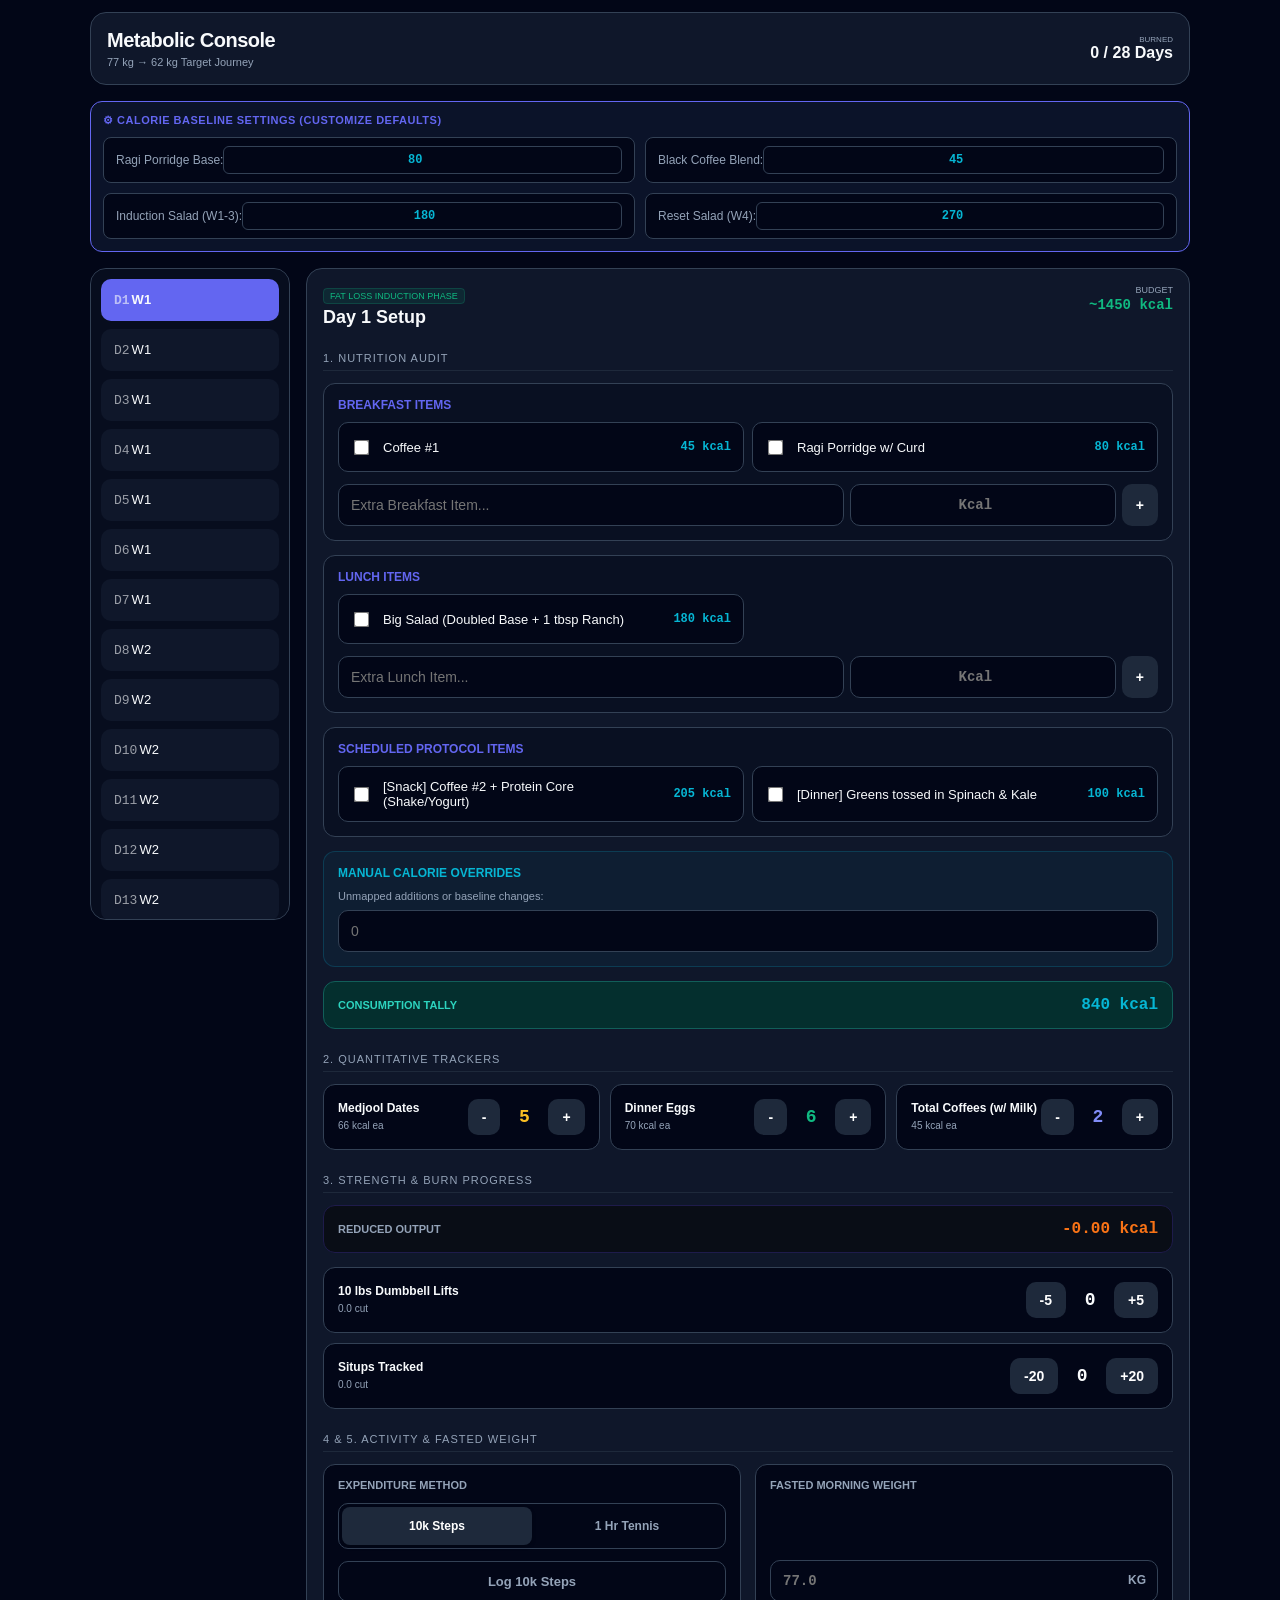
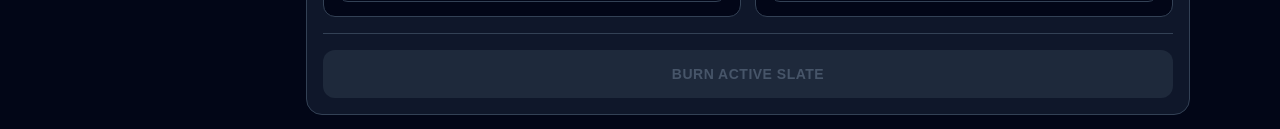
==== eat.html @ a6970b0e "Create eat.html" ====
<!DOCTYPE html>
<html lang="en">
<head>
    <meta charset="UTF-8">
    <meta name="viewport" content="width=device-width, initial-scale=1.0">
    <title>Metabolic Calibration Console</title>
    <style>
        :root {
            --bg-main: #020617;
            --bg-card: #0f172a;
            --bg-input: #020617;
            --text-main: #f8fafc;
            --text-muted: #94a3b8;
            --border-color: #334155;
            --accent: #6366f1;
            --emerald: #10b981;
            --orange: #f97316;
            --cyan: #06b6d4;
        }
        body {
            background-color: var(--bg-main);
            color: var(--text-main);
            font-family: -apple-system, BlinkMacSystemFont, "Segoe UI", Roboto, sans-serif;
            margin: 0;
            padding: 12px;
        }
        .container {
            max-width: 1100px;
            margin: 0 auto;
        }
        .header {
            background: var(--bg-card);
            border: 1px solid var(--border-color);
            padding: 16px;
            border-radius: 16px;
            display: flex;
            justify-content: space-between;
            align-items: center;
            margin-bottom: 16px;
        }
        h1, h2, h3, h4 { margin: 0; font-weight: 800; }
        h1 { font-size: 20px; letter-spacing: -0.5px; }
        .subtitle { color: var(--text-muted); font-size: 11px; margin-top: 4px; }
        
        .grid {
            display: grid;
            grid-template-columns: 1fr;
            gap: 16px;
        }
        @media(min-width: 768px) {
            .grid { grid-template-columns: 200px 1fr; }
        }

        .sidebar {
            background: rgba(15, 23, 42, 0.4);
            border: 1px solid var(--border-color);
            border-radius: 16px;
            padding: 10px;
            display: flex;
            flex-direction: row;
            gap: 8px;
            overflow-x: auto;
            -webkit-overflow-scrolling: touch;
        }
        @media(min-width: 768px) {
            .sidebar { flex-direction: column; overflow-x: visible; max-height: 70vh; overflow-y: auto; }
        }

        .day-btn {
            background: #0f172a;
            border: 1px solid transparent;
            color: var(--text-main);
            padding: 12px;
            border-radius: 10px;
            cursor: pointer;
            font-size: 13px;
            text-align: center;
            min-width: 75px;
            flex-shrink: 0;
        }
        @media(min-width: 768px) {
            .day-btn { text-align: left; }
        }
        .day-btn.active {
            background: var(--accent);
            font-weight: bold;
        }
        .day-btn.burned {
            border-left: 3px solid var(--orange);
            opacity: 0.7;
        }

        .main-pane {
            background: var(--bg-card);
            border: 1px solid var(--border-color);
            border-radius: 16px;
            padding: 16px;
        }
        .section-title {
            font-size: 11px;
            text-transform: uppercase;
            letter-spacing: 1px;
            color: var(--text-muted);
            margin-bottom: 12px;
            border-bottom: 1px solid #1e293b;
            padding-bottom: 6px;
            margin-top: 24px;
        }

        .cluster {
            background: rgba(2, 6, 23, 0.4);
            border: 1px solid var(--border-color);
            border-radius: 12px;
            padding: 14px;
            margin-bottom: 14px;
        }
        .cluster-title {
            font-size: 12px;
            color: var(--accent);
            text-transform: uppercase;
            font-weight: 700;
            margin-bottom: 10px;
            display: block;
        }

        .item-list {
            display: grid;
            grid-template-columns: 1fr;
            gap: 8px;
            margin-bottom: 12px;
        }
        @media(min-width: 480px) {
            .item-list { grid-template-columns: 1fr 1fr; }
        }

        .check-item {
            background: var(--bg-input);
            border: 1px solid var(--border-color);
            padding: 12px;
            border-radius: 10px;
            display: flex;
            align-items: center;
            justify-content: space-between;
            gap: 12px;
            font-size: 13px;
            cursor: pointer;
            min-height: 24px;
        }
        .check-item-left {
            display: flex;
            align-items: center;
            gap: 12px;
        }
        .check-item input {
            accent-color: var(--emerald);
            cursor: pointer;
            transform: scale(1.2);
        }
        .cal-badge {
            font-family: monospace;
            font-weight: bold;
            color: var(--cyan);
            font-size: 12px;
            white-space: nowrap;
        }

        .input-split-group {
            display: flex;
            gap: 6px;
        }
        .input-split-group input[type="text"] {
            flex: 2;
            background: var(--bg-input);
            border: 1px solid var(--border-color);
            padding: 12px;
            border-radius: 10px;
            color: white;
            font-size: 14px;
            -webkit-appearance: none;
        }
        .input-split-group input[type="number"], .setting-input {
            flex: 1;
            background: var(--bg-input);
            border: 1px solid var(--border-color);
            padding: 12px;
            border-radius: 10px;
            color: var(--cyan);
            font-family: monospace;
            font-weight: bold;
            font-size: 14px;
            -webkit-appearance: none;
            text-align: center;
        }
        .input-split-group button, .counter-btn {
            background: #1e293b;
            border: none;
            color: white;
            padding: 10px 14px;
            border-radius: 10px;
            cursor: pointer;
            font-weight: bold;
            font-size: 14px;
        }

        .tracker-row {
            display: grid;
            grid-template-columns: 1fr;
            gap: 10px;
            margin-bottom: 14px;
        }
        @media(min-width: 600px) {
            .tracker-row { grid-template-columns: 1fr 1fr 1fr; }
        }
        .tracker-card {
            background: var(--bg-input);
            border: 1px solid var(--border-color);
            padding: 14px;
            border-radius: 12px;
            display: flex;
            justify-content: space-between;
            align-items: center;
        }
        .counter-controls {
            display: flex;
            align-items: center;
            gap: 12px;
        }
        .counter-val { font-family: monospace; font-weight: 900; font-size: 18px; min-width: 24px; text-align: center; }

        .burn-banner {
            display: flex;
            justify-content: space-between;
            align-items: center;
            background: #090d16;
            border: 1px solid #1e1b4b;
            padding: 14px;
            border-radius: 12px;
            margin-bottom: 14px;
        }
        .live-burn-val {
            color: var(--orange);
            font-family: monospace;
            font-weight: 900;
            font-size: 16px;
        }
        .live-intake-val {
            color: var(--cyan);
            font-family: monospace;
            font-weight: 900;
            font-size: 16px;
        }

        .biometrics {
            display: grid;
            grid-template-columns: 1fr;
            gap: 14px;
            margin-bottom: 16px;
        }
        @media(min-width: 480px) {
            .biometrics { grid-template-columns: 1fr 1fr; }
        }

        .btn-burn {
            width: 100%;
            background: linear-gradient(90deg, var(--orange), #f59e0b);
            border: none;
            color: #020617;
            font-weight: 900;
            text-transform: uppercase;
            padding: 16px;
            border-radius: 12px;
            cursor: pointer;
            font-size: 14px;
            letter-spacing: 0.5px;
        }
        .btn-burn:disabled {
            background: #1e293b;
            color: #475569;
            cursor: not-allowed;
            background-image: none;
        }

        .toggle-tab-group {
            display: flex;
            width: 100%;
            background: #020617;
            padding: 3px;
            border-radius: 10px;
            border: 1px solid var(--border-color);
            box-sizing: border-box;
        }
        .toggle-tab {
            flex: 1;
            border: none;
            background: transparent;
            color: var(--text-muted);
            font-size: 12px;
            font-weight: bold;
            padding: 12px 6px;
            border-radius: 8px;
            cursor: pointer;
            text-align: center;
            transition: all 0.15s ease;
        }
        .toggle-tab.active {
            background: #1e293b;
            color: white;
            box-shadow: 0 2px 4px rgba(0,0,0,0.2);
        }

        .report-box {
            background: rgba(2, 6, 23, 0.6);
            border: 1px solid var(--orange);
            border-radius: 12px;
            padding: 16px;
            margin-top: 12px;
        }
        .report-metric {
            display: flex;
            justify-content: space-between;
            padding: 10px 0;
            border-bottom: 1px dashed #1e293b;
            font-size: 13px;
        }
        .unburn-btn {
            background: transparent;
            border: 1px solid var(--text-muted);
            color: var(--text-muted);
            padding: 12px;
            width: 100%;
            border-radius: 10px;
            cursor: pointer;
            font-size: 13px;
            font-weight: bold;
            margin-top: 16px;
        }

        /* Settings CSS */
        .settings-panel {
            background: #0b1329;
            border: 1px solid var(--accent);
            border-radius: 12px;
            padding: 12px;
            margin-bottom: 16px;
        }
        .settings-grid {
            display: grid;
            grid-template-columns: 1fr;
            gap: 10px;
            margin-top: 10px;
        }
        @media(min-width: 480px) {
            .settings-grid { grid-template-columns: 1fr 1fr; }
        }
        .setting-field {
            display: flex;
            align-items: center;
            justify-content: space-between;
            background: var(--bg-main);
            padding: 8px 12px;
            border-radius: 8px;
            border: 1px solid var(--border-color);
        }
        .setting-field label { font-size: 12px; color: var(--text-muted); }
        .setting-field input { width: 65px; padding: 6px; font-size: 12px; border-radius: 6px; }
    </style>
</head>
<body>

    <div class="container">
        <!-- Header -->
        <div class="header">
            <div>
                <h1>Metabolic Console</h1>
                <div class="subtitle">77 kg &rarr; 62 kg Target Journey</div>
            </div>
            <div style="text-align: right;">
                <div style="font-size: 8px; text-transform: uppercase; color: var(--text-muted)">Burned</div>
                <div id="global-score" style="font-size: 16px; font-weight: 900;">0 / 28 Days</div>
            </div>
        </div>

        <!-- Dynamic Calibration Customization Box -->
        <div class="settings-panel">
            <h4 style="font-size: 11px; color: var(--accent); text-transform: uppercase; letter-spacing: 0.5px;">⚙ Calorie Baseline Settings (Customize Defaults)</h4>
            <div class="settings-grid">
                <div class="setting-field">
                    <label>Ragi Porridge Base:</label>
                    <input type="number" id="cfg-ragi" class="setting-input" value="80" oninput="updateMasterConfig()">
                </div>
                <div class="setting-field">
                    <label>Black Coffee Blend:</label>
                    <input type="number" id="cfg-coffee" class="setting-input" value="45" oninput="updateMasterConfig()">
                </div>
                <div class="setting-field">
                    <label>Induction Salad (W1-3):</label>
                    <input type="number" id="cfg-salad-ind" class="setting-input" value="180" oninput="updateMasterConfig()">
                </div>
                <div class="setting-field">
                    <label>Reset Salad (W4):</label>
                    <input type="number" id="cfg-salad-res" class="setting-input" value="270" oninput="updateMasterConfig()">
                </div>
            </div>
        </div>

        <div class="grid">
            <!-- Sidebar -->
            <div class="sidebar" id="sidebar-target"></div>

            <!-- Workspace Pane -->
            <div class="main-pane">
                <div style="display: flex; justify-content: space-between; align-items: flex-start; margin-bottom: 16px;" id="meta-header">
                    <div>
                        <span id="phase-badge" style="font-size: 9px; padding: 2px 6px; border-radius: 4px; background: rgba(16,185,129,0.1); color: var(--emerald); border: 1px solid rgba(16,185,129,0.2);">INDUCTION PHASE</span>
                        <h2 id="day-title" style="margin-top: 4px; font-size: 18px;">Day 1 Diagnostics</h2>
                    </div>
                    <div style="text-align: right;">
                        <span style="font-size: 9px; color: var(--text-muted); display: block;">BUDGET</span>
                        <span id="calorie-budget" style="font-family: monospace; color: var(--emerald); font-weight: bold; font-size: 14px;">~1450 kcal</span>
                    </div>
                </div>

                <!-- Input Tracker Layout -->
                <div id="active-day-content">
                    <!-- 1. Nutrition Audit Section -->
                    <div class="section-title">1. Nutrition Audit</div>
                    
                    <!-- Breakfast Cluster -->
                    <div class="cluster">
                        <span class="cluster-title">Breakfast Items</span>
                        <div class="item-list" id="breakfast-list"></div>
                        <div class="input-split-group">
                            <input type="text" id="breakfast-input" placeholder="Extra Breakfast Item...">
                            <input type="number" id="breakfast-input-cal" placeholder="Kcal">
                            <button onclick="addCustomMealItem('breakfastItems', 'breakfast-input', 'breakfast-input-cal')">+</button>
                        </div>
                    </div>

                    <!-- Lunch Cluster -->
                    <div class="cluster">
                        <span class="cluster-title">Lunch Items</span>
                        <div class="item-list" id="lunch-list"></div>
                        <div class="input-split-group">
                            <input type="text" id="lunch-input" placeholder="Extra Lunch Item...">
                            <input type="number" id="lunch-input-cal" placeholder="Kcal">
                            <button onclick="addCustomMealItem('lunchItems', 'lunch-input', 'lunch-input-cal')">+</button>
                        </div>
                    </div>

                    <!-- Rest of meals -->
                    <div class="cluster">
                        <span class="cluster-title">Scheduled Protocol Items</span>
                        <div class="item-list" id="standard-meals-list" style="margin-bottom: 0;"></div>
                    </div>

                    <!-- Custom Add-On Override Input -->
                    <div class="cluster" style="background: rgba(6, 182, 212, 0.05); border-color: rgba(6, 182, 212, 0.2);">
                        <span class="cluster-title" style="color: var(--cyan)">Manual Calorie Overrides</span>
                        <div style="display: flex; flex-direction: column; gap: 8px;">
                            <label style="font-size: 11px; color: var(--text-muted);">Unmapped additions or baseline changes:</label>
                            <input type="number" id="manual-calories" style="background:var(--bg-input); border:1px solid var(--border-color); padding:12px; border-radius:10px; color:white; font-size:14px; -webkit-appearance:none;" placeholder="0" oninput="handleManualCalorieInput(this.value)">
                        </div>
                    </div>

                    <!-- Live Food Intake Box -->
                    <div class="burn-banner" style="background: #042f2e; border-color: #115e59; margin-bottom: 20px;">
                        <span style="font-size: 11px; font-weight: bold; text-transform: uppercase; color: #2dd4bf">Consumption Tally</span>
                        <span class="live-intake-val" id="live-intake-calories">0 kcal</span>
                    </div>

                    <!-- 2. Quantitative Section -->
                    <div class="section-title">2. Quantitative Trackers</div>
                    <div class="tracker-row">
                        <div class="tracker-card">
                            <div><span style="font-size:12px; font-weight:bold; display:block;">Medjool Dates</span><span style="font-size:10px; color:var(--text-muted)">66 kcal ea</span></div>
                            <div class="counter-controls">
                                <button class="counter-btn" onclick="adjustCounter('datesCount', -1)">-</button>
                                <span class="counter-val" id="val-dates" style="color: #fbbf24">5</span>
                                <button class="counter-btn" onclick="adjustCounter('datesCount', 1)">+</button>
                            </div>
                        </div>
                        <div class="tracker-card">
                            <div><span style="font-size:12px; font-weight:bold; display:block;">Dinner Eggs</span><span style="font-size:10px; color:var(--text-muted)">70 kcal ea</span></div>
                            <div class="counter-controls">
                                <button class="counter-btn" onclick="adjustCounter('eggCount', -1)">-</button>
                                <span class="counter-val" id="val-eggs" style="color: var(--emerald)">6</span>
                                <button class="counter-btn" onclick="adjustCounter('eggCount', 1)">+</button>
                            </div>
                        </div>
                        <div class="tracker-card">
                            <div><span style="font-size:12px; font-weight:bold; display:block;">Total Coffees (w/ Milk)</span><span style="font-size:10px; color:var(--text-muted)" id="lbl-coffee-unit-cals">45 kcal ea</span></div>
                            <div class="counter-controls">
                                <button class="counter-btn" onclick="adjustCounter('coffeeCount', -1)">-</button>
                                <span class="counter-val" id="val-coffee" style="color: #818cf8">2</span>
                                <button class="counter-btn" onclick="adjustCounter('coffeeCount', 1)">+</button>
                            </div>
                        </div>
                    </div>

                    <!-- 3. Strength and Burn Diagnostics -->
                    <div class="section-title">3. Strength & Burn Progress</div>
                    <div class="burn-banner">
                        <span style="font-size: 11px; font-weight: bold; text-transform: uppercase; color: var(--text-muted)">Reduced Output</span>
                        <span class="live-burn-val" id="live-reduced-calories">-0.00 kcal</span>
                    </div>
                    <div class="tracker-row" style="grid-template-columns: 1fr; gap: 10px; margin-bottom: 20px;">
                        <div class="tracker-card">
                            <div><span style="font-size:12px; font-weight:bold; display:block;">10 lbs Dumbbell Lifts</span><span style="font-size:10px; color:var(--text-muted)" id="label-db-cals">0.00 cut</span></div>
                            <div class="counter-controls">
                                <button class="counter-btn" onclick="adjustCounter('dumbbellLifts', -5)">-5</button>
                                <span class="counter-val" id="val-lifts">0</span>
                                <button class="counter-btn" onclick="adjustCounter('dumbbellLifts', 5)">+5</button>
                            </div>
                        </div>
                        <div class="tracker-card">
                            <div><span style="font-size:12px; font-weight:bold; display:block;">Situps Tracked</span><span style="font-size:10px; color:var(--text-muted)" id="label-situp-cals">0.00 cut</span></div>
                            <div class="counter-controls">
                                <button class="counter-btn" onclick="adjustCounter('situps', -20)">-20</button>
                                <span class="counter-val" id="val-situps">0</span>
                                <button class="counter-btn" onclick="adjustCounter('situps', 20)">+20</button>
                            </div>
                        </div>
                    </div>

                    <!-- 4 & 5. Activity & Fasted Weight -->
                    <div class="section-title">4 & 5. Activity & Fasted Weight</div>
                    <div class="biometrics">
                        <div class="tracker-card" style="flex-direction: column; align-items: flex-start; gap: 12px;">
                            <span style="font-size: 11px; font-weight: bold; color: var(--text-muted);">EXPENDITURE METHOD</span>
                            <div class="toggle-tab-group">
                                <button id="tab-step" class="toggle-tab" onclick="setActivityType('10k Steps')">10k Steps</button>
                                <button id="tab-tennis" class="toggle-tab" onclick="setActivityType('1 Hr Tennis')">1 Hr Tennis</button>
                            </div>
                            <button id="activity-completion-btn" onclick="toggleActivityDone()" style="width:100%; padding:12px; border-radius:10px; border:1px solid var(--border-color); background:transparent; color: var(--text-muted); font-size:13px; font-weight:bold; cursor:pointer; -webkit-appearance:none;">Log Activity Output</button>
                        </div>

                        <div class="tracker-card" style="flex-direction: column; align-items: flex-start; gap: 10px;">
                            <span style="font-size: 11px; font-weight: bold; color: var(--text-muted);">FASTED MORNING WEIGHT</span>
                            <div style="position: relative; width: 100%;">
                                <input type="number" id="weight-input" step="0.1" placeholder="77.0" oninput="handleWeightInput(this.value)" style="width:100%; box-sizing:border-box; background:var(--bg-input); border:1px solid var(--border-color); padding:12px; border-radius:10px; color:white; font-family:monospace; font-weight:bold; font-size:14px;">
                                <span style="position:absolute; right:12px; top:13px; font-size:12px; font-weight:bold; color:var(--text-muted); pointer-events:none;">KG</span>
                            </div>
                        </div>
                    </div>

                    <!-- Burn Button -->
                    <div style="border-top: 1px solid var(--border-color); padding-top: 16px;">
                        <button class="btn-burn" id="burn-slate-btn" onclick="burnActiveSlate()" disabled>Burn Active Slate</button>
                    </div>
                </div>
                
                <!-- Reporting Output Layout -->
                <div id="burned-day-message" style="display:none;">
                    <div style="display: flex; align-items: center; gap: 8px; margin-bottom: 10px;">
                        <span style="font-size: 20px;">🔥</span>
                        <h3 style="color: var(--orange); font-size: 18px;">Daily Metabolic Report</h3>
                    </div>
                    <p style="color: var(--text-muted); font-size: 12px; margin: 0 0 12px 0;">This slate has been finalized and committed to your history storage.</p>
                    
                    <div class="report-box" id="report-content-target"></div>

                    <button class="unburn-btn" onclick="unburnActiveSlate()">↩ Reopen & Edit Slate</button>
                </div>
            </div>
        </div>
    </div>

    <script>
        let days = [];
        let activeDayId = 1;
        
        // Master calibration settings object
        let configValues = {
            ragi: 80,
            coffee: 45,
            saladInduction: 180,
            saladReset: 270
        };

        function initApp() {
            // Load custom configurations if they exist
            const savedConfig = localStorage.getItem('metabolic_tracker_config_v1');
            if (savedConfig) {
                configValues = JSON.parse(savedConfig);
                document.getElementById('cfg-ragi').value = configValues.ragi;
                document.getElementById('cfg-coffee').value = configValues.coffee;
                document.getElementById('cfg-salad-ind').value = configValues.saladInduction;
                document.getElementById('cfg-salad-res').value = configValues.saladReset;
            }

            // Version v7 tracks structures cleanly with active calibration logic
            const savedDays = localStorage.getItem('metabolic_tracker_days_native_v7');
            if (savedDays) {
                days = JSON.parse(savedDays);
            } else {
                buildFreshDataset();
            }
            renderSidebar();
            loadActiveDay();
        }

        function buildFreshDataset() {
            days = [];
            for (let i = 1; i <= 28; i++) {
                const isWeek4 = i > 21;
                days.push({
                    id: i,
                    week: Math.ceil(i / 7),
                    phase: isWeek4 ? 'Metabolic Reset Break' : 'Fat Loss Induction Phase',
                    targetCalories: isWeek4 ? 1900 : 1450,
                    weight: '',
                    manualCalories: 0,
                    activityDone: false,
                    activityType: '10k Steps', 
                    datesCount: 5,
                    eggCount: 6,
                    coffeeCount: 2,
                    dumbbellLifts: 0,
                    situps: 0,
                    breakfastItems: [
                        { id: 'b1', type: 'coffee1', label: 'Coffee #1', checked: false },
                        { id: 'b2', type: 'ragi', label: 'Ragi Porridge w/ Curd', checked: false }
                    ],
                    lunchItems: [
                        { id: 'l1', type: 'salad', label: isWeek4 ? 'Big Salad (Doubled Base + 2 tbsp Ranch)' : 'Big Salad (Doubled Base + 1 tbsp Ranch)', checked: false }
                    ],
                    meals: [
                        { key: 'snack', section: 'Snack', label: isWeek4 ? 'Coffee #2 + Protein Core + Handful Nuts' : 'Coffee #2 + Protein Core (Shake/Yogurt)', type: isWeek4 ? 'resetSnack' : 'inductionSnack', checked: false },
                        { key: 'dinner', section: 'Dinner', label: isWeek4 ? 'Greens + 1 Cup Brown Rice / 2 Rotis' : 'Greens tossed in Spinach & Kale', type: isWeek4 ? 'resetDinner' : 'inductionDinner', checked: false }
                    ],
                    customItems: [], // Stores user added custom rows dynamically per day
                    burned: false,
                    finalCalculatedCalories: 0
                });
            }
        }

        function updateMasterConfig() {
            configValues.ragi = parseInt(document.getElementById('cfg-ragi').value, 10) || 0;
            configValues.coffee = parseInt(document.getElementById('cfg-coffee').value, 10) || 0;
            configValues.saladInduction = parseInt(document.getElementById('cfg-salad-ind').value, 10) || 0;
            configValues.saladReset = parseInt(document.getElementById('cfg-salad-res').value, 10) || 0;
            
            localStorage.setItem('metabolic_tracker_config_v1', JSON.stringify(configValues));
            
            // Re-render UI components to show clean cal shifts instantly
            document.getElementById('lbl-coffee-unit-cals').innerText = `${configValues.coffee} kcal ea`;
            const day = days.find(d => d.id === activeDayId);
            if (day) {
                loadActiveDay();
            }
        }

        function saveState() {
            localStorage.setItem('metabolic_tracker_days_native_v7', JSON.stringify(days));
        }

        function renderSidebar() {
            const container = document.getElementById('sidebar-target');
            container.innerHTML = '';
            let totalBurned = 0;

            days.forEach(d => {
                if (d.burned) totalBurned++;
                const btn = document.createElement('button');
                btn.className = `day-btn ${d.id === activeDayId ? 'active' : ''} ${d.burned ? 'burned' : ''}`;
                btn.innerHTML = `<span style="opacity:0.6; font-family:monospace; margin-right:2px;">D${d.id}</span>W${d.week}`;
                btn.onclick = () => { activeDayId = d.id; renderSidebar(); loadActiveDay(); };
                container.appendChild(btn);
            });

            document.getElementById('global-score').innerText = `${totalBurned} / 28 Days`;
        }

        function getItemCalories(item, isWeek4) {
            if (item.calories !== undefined) return item.calories; // Custom additions
            if (item.type === 'coffee1') return configValues.coffee;
            if (item.type === 'ragi') return configValues.ragi;
            if (item.type === 'salad') return isWeek4 ? configValues.saladReset : configValues.saladInduction;
            if (item.type === 'inductionSnack') return 205;
            if (item.type === 'resetSnack') return 300;
            if (item.type === 'inductionDinner') return 100;
            if (item.type === 'resetDinner') return 300;
            return 0;
        }

        function loadActiveDay() {
            const day = days.find(d => d.id === activeDayId);
            const isWeek4 = day.id > 21;
            
            document.getElementById('day-title').innerText = `Day ${day.id} Setup`;
            document.getElementById('phase-badge').innerText = day.phase.toUpperCase();
            document.getElementById('calorie-budget').innerText = `~${day.targetCalories} kcal`;
            document.getElementById('lbl-coffee-unit-cals').innerText = `${configValues.coffee} kcal ea`;
            
            if (day.burned) {
                document.getElementById('active-day-content').style.display = 'none';
                document.getElementById('burned-day-message').style.display = 'block';
                buildDayReport(day);
                return;
            } else {
                document.getElementById('active-day-content').style.display = 'block';
                document.getElementById('burned-day-message').style.display = 'none';
            }

            // Render Breakfast
            const bList = document.getElementById('breakfast-list');
            bList.innerHTML = '';
            day.breakfastItems.forEach(item => {
                const cals = getItemCalories(item, isWeek4);
                bList.appendChild(createCheckItem(item.label, cals, item.checked, () => {
                    item.checked = !item.checked; saveState(); calculateTotalIntake(day); validateForm();
                }));
            });
            // Append custom breakfast items if any exist
            (day.customItems || []).filter(i => i.cat === 'breakfast').forEach(item => {
                bList.appendChild(createCheckItem(item.label, item.calories, item.checked, () => {
                    item.checked = !item.checked; saveState(); calculateTotalIntake(day); validateForm();
                }));
            });

            // Render Lunch
            const lList = document.getElementById('lunch-list');
            lList.innerHTML = '';
            day.lunchItems.forEach(item => {
                const cals = getItemCalories(item, isWeek4);
                lList.appendChild(createCheckItem(item.label, cals, item.checked, () => {
                    item.checked = !item.checked; saveState(); calculateTotalIntake(day); validateForm();
                }));
            });
            // Append custom lunch items if any exist
            (day.customItems || []).filter(i => i.cat === 'lunch').forEach(item => {
                lList.appendChild(createCheckItem(item.label, item.calories, item.checked, () => {
                    item.checked = !item.checked; saveState(); calculateTotalIntake(day); validateForm();
                }));
            });

            // Render Standard Meals
            const sList = document.getElementById('standard-meals-list');
            sList.innerHTML = '';
            day.meals.forEach(meal => {
                const cals = getItemCalories(meal, isWeek4);
                const item = createCheckItem(`[${meal.section}] ${meal.label}`, cals, meal.checked, () => {
                    meal.checked = !meal.checked; saveState(); calculateTotalIntake(day); validateForm();
                });
                sList.appendChild(item);
            });

            // Set Inputs and Counters
            document.getElementById('val-dates').innerText = day.datesCount;
            document.getElementById('val-eggs').innerText = day.eggCount;
            document.getElementById('val-coffee').innerText = day.coffeeCount;
            document.getElementById('val-lifts').innerText = day.dumbbellLifts;
            document.getElementById('val-situps').innerText = day.situps;
            document.getElementById('weight-input').value = day.weight;
            document.getElementById('manual-calories').value = day.manualCalories || '';

            updateCalorieBurnCalculations(day);
            updateActivityUI(day);
            calculateTotalIntake(day);
            validateForm();
        }

        function createCheckItem(label, calories, isChecked, toggleFn) {
            const div = document.createElement('div');
            div.className = 'check-item';
            
            const leftPart = document.createElement('div');
            leftPart.className = 'check-item-left';
            
            const chk = document.createElement('input');
            chk.type = 'checkbox';
            chk.checked = isChecked;
            
            const span = document.createElement('span');
            span.innerText = label;
            
            leftPart.appendChild(chk);
            leftPart.appendChild(span);
            
            const badge = document.createElement('span');
            badge.className = 'cal-badge';
            badge.innerText = `${calories} kcal`;
            
            div.onclick = (e) => {
                if(e.target !== chk) chk.checked = !chk.checked;
                toggleFn();
            };
            
            div.appendChild(leftPart);
            div.appendChild(badge);
            return div;
        }

        function addCustomMealItem(category, inputId, calorieInputId) {
            const input = document.getElementById(inputId);
            const calInput = document.getElementById(calorieInputId);
            
            const val = input.value.trim();
            const calVal = parseInt(calInput.value.trim(), 10) || 0;
            if(!val) return;
            
            const day = days.find(d => d.id === activeDayId);
            if(!day.customItems) day.customItems = [];
            
            day.customItems.push({ 
                id: Date.now().toString(),
                cat: category === 'breakfastItems' ? 'breakfast' : 'lunch',
                label: val, 
                calories: calVal, 
                checked: true 
            });
            
            input.value = '';
            calInput.value = '';
            saveState();
            loadActiveDay();
        }

        function adjustCounter(field, delta) {
            const day = days.find(d => d.id === activeDayId);
            day[field] = Math.max(0, day[field] + delta);
            saveState();
            loadActiveDay();
        }

        function handleManualCalorieInput(val) {
            const day = days.find(d => d.id === activeDayId);
            day.manualCalories = parseInt(val, 10) || 0;
            saveState();
            calculateTotalIntake(day);
        }

        function calculateTotalIntake(day) {
            let totalFoodCals = 0;
            const isWeek4 = day.id > 21;

            day.breakfastItems.forEach(i => { if(i.checked) totalFoodCals += getItemCalories(i, isWeek4); });
            day.lunchItems.forEach(i => { if(i.checked) totalFoodCals += getItemCalories(i, isWeek4); });
            day.meals.forEach(m => { if(m.checked) totalFoodCals += getItemCalories(m, isWeek4); });
            
            if(day.customItems) {
                day.customItems.forEach(c => { if(c.checked) totalFoodCals += c.calories; });
            }

            totalFoodCals += (day.datesCount * 66);
            totalFoodCals += (day.eggCount * 70);
            
            // Smart Coffee validation logic using calibration state
            let baseCoffeeChecked = day.breakfastItems.find(i => i.type === 'coffee1' && i.checked);
            let activeExtraCoffees = baseCoffeeChecked ? Math.max(0, day.coffeeCount - 1) : day.coffeeCount;
            totalFoodCals += (activeExtraCoffees * configValues.coffee);
            totalFoodCals += (day.manualCalories || 0);

            document.getElementById('live-intake-calories').innerText = `${totalFoodCals} kcal`;
            return totalFoodCals;
        }

        function updateCalorieBurnCalculations(day) {
            const dbCals = day.dumbbellLifts * 0.05;
            const situpCals = day.situps * 0.15;
            const total = dbCals + situpCals;

            document.getElementById('label-db-cals').innerText = `${dbCals.toFixed(1)} cut`;
            document.getElementById('label-situp-cals').innerText = `${situpCals.toFixed(1)} cut`;
            document.getElementById('live-reduced-calories').innerText = `-${total.toFixed(2)} kcal`;
        }

        function setActivityType(type) {
            const day = days.find(d => d.id === activeDayId);
            day.activityType = type;
            saveState();
            updateActivityUI(day);
        }

        function updateActivityUI(day) {
            const tabStep = document.getElementById('tab-step');
            const tabTennis = document.getElementById('tab-tennis');
            const compBtn = document.getElementById('activity-completion-btn');

            if (day.activityType === '10k Steps') {
                tabStep.classList.add('active');
                tabTennis.classList.remove('active');
            } else {
                tabTennis.classList.add('active');
                tabStep.classList.remove('active');
            }

            if (day.activityDone) {
                compBtn.style.background = 'rgba(16,185,129,0.1)';
                compBtn.style.borderColor = 'rgba(16,185,129,0.4)';
                compBtn.style.color = 'var(--emerald)';
                compBtn.innerText = '✓ Output Logged';
            } else {
                compBtn.style.background = 'transparent';
                compBtn.style.borderColor = 'var(--border-color)';
                compBtn.style.color = 'var(--text-muted)';
                compBtn.innerText = `Log ${day.activityType}`;
            }
        }

        function toggleActivityDone() {
            const day = days.find(d => d.id === activeDayId);
            day.activityDone = !day.activityDone;
            saveState();
            updateActivityUI(day);
            validateForm();
        }

        function handleWeightInput(val) {
            const day = days.find(d => d.id === activeDayId);
            day.weight = val;
            saveState();
            validateForm();
        }

        function validateForm() {
            const day = days.find(d => d.id === activeDayId);
            
            const bChecked = day.breakfastItems.every(i => i.checked);
            const lChecked = day.lunchItems.every(i => i.checked);
            const standardChecked = day.meals.every(m => m.checked);
            const weightOk = day.weight && day.weight.trim() !== '';
            
            const isReady = bChecked && lChecked && standardChecked && day.activityDone && weightOk;
            document.getElementById('burn-slate-btn').disabled = !isReady;
        }

        function burnActiveSlate() {
            const day = days.find(d => d.id === activeDayId);
            day.finalCalculatedCalories = calculateTotalIntake(day);
            day.burned = true;
            saveState();
            renderSidebar();
            loadActiveDay();
        }

        function unburnActiveSlate() {
            const day = days.find(d => d.id === activeDayId);
            day.burned = false;
            saveState();
            renderSidebar();
            loadActiveDay();
        }

        function buildDayReport(day) {
            const container = document.getElementById('report-content-target');
            const totalCut = (day.dumbbellLifts * 0.05) + (day.situps * 0.15);
            
            let html = `
                <div class="report-metric"><strong>Weight:</strong> <span style="color:var(--emerald); font-family:monospace;">${day.weight} KG</span></div>
                <div class="report-metric"><strong>Budget:</strong> <span style="font-family:monospace;">${day.targetCalories} kcal</span></div>
                <div class="report-metric"><strong>Logged Intake:</strong> <span style="color:var(--cyan); font-family:monospace;">${day.finalCalculatedCalories} kcal</span></div>
                <div class="report-metric"><strong>Overrides:</strong> <span style="font-family:monospace;">+${day.manualCalories || 0} kcal</span></div>
                <div class="report-metric"><strong>Activity:</strong> <span style="color:var(--emerald);">✓ ${day.activityType}</span></div>
                <div class="report-metric"><strong>Routine Trim:</strong> <span style="color:var(--orange); font-family:monospace;">-${totalCut.toFixed(1)} kcal</span></div>
                
                <h4 style="margin: 12px 0 6px 0; font-size:11px; text-transform:uppercase; color:var(--accent);">Quantities Logged</h4>
                <ul style="margin: 0; padding-left: 16px; font-size: 13px; color: var(--text-muted); display:flex; flex-direction:column; gap:4px;">
                    <li>Dates: ${day.datesCount} units</li>
                    <li>Eggs: ${day.eggCount} units</li>
                    <li>Coffees: ${day.coffeeCount} units</li>
                    <li>Lifts Volume: ${day.dumbbellLifts} reps</li>
                    <li>Situps Volume: ${day.situps} reps</li>
                </ul>
            `;
            container.innerHTML = html;
        }

        window.onload = initApp;
    </script>
</body>
</html>
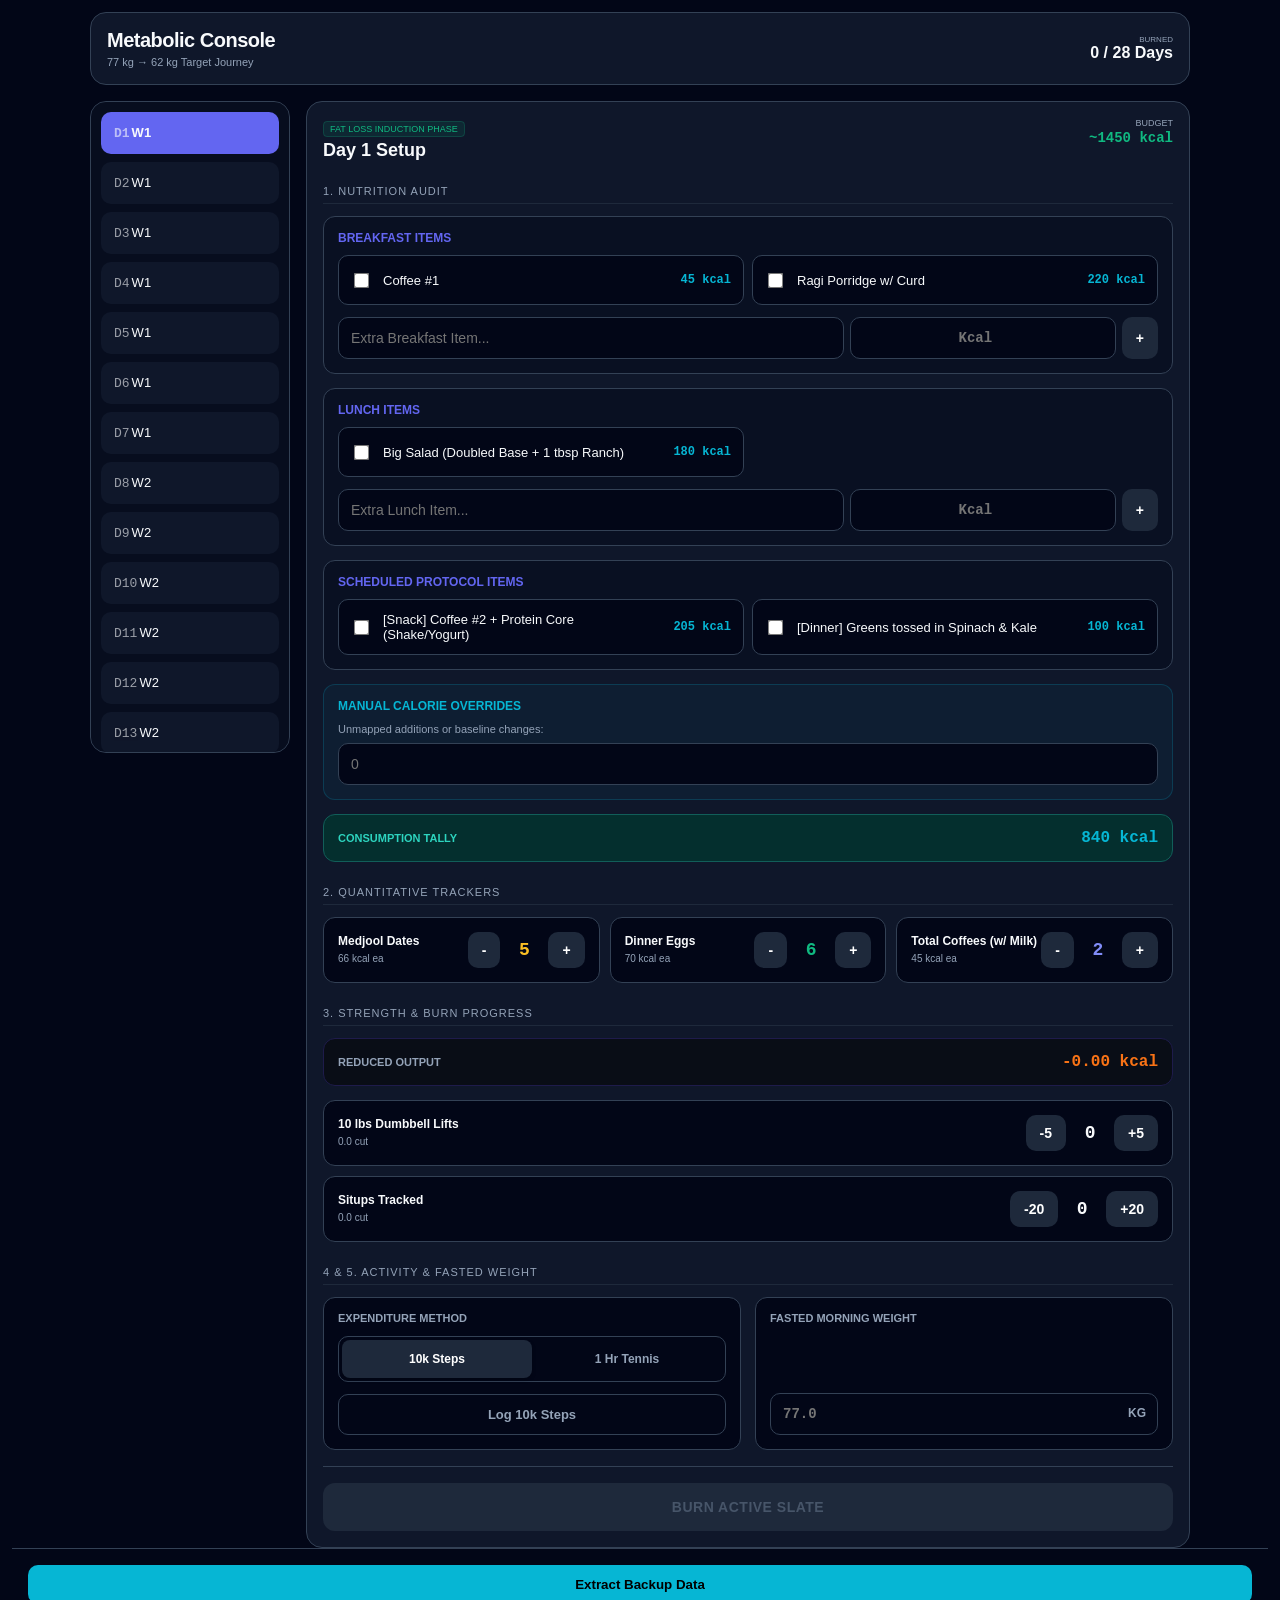
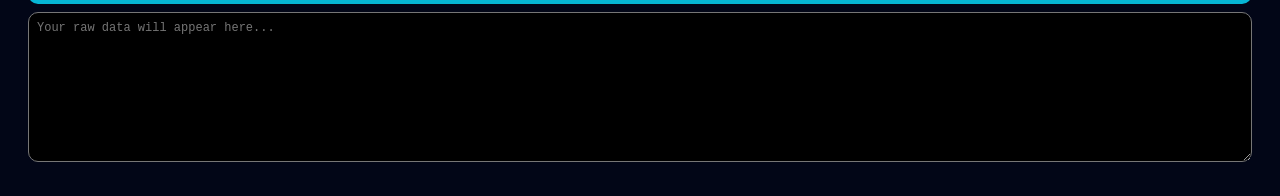
==== commit f0bf3558: "Update eat.html" ====
--- a/eat.html
+++ b/eat.html
@@ -38,7 +38,7 @@
             align-items: center;
             margin-bottom: 16px;
         }
-        h1, h2, h3, h4 { margin: 0; font-weight: 800; }
+        h1, h2, h3 { margin: 0; font-weight: 800; }
         h1 { font-size: 20px; letter-spacing: -0.5px; }
         .subtitle { color: var(--text-muted); font-size: 11px; margin-top: 4px; }
         
@@ -178,7 +178,7 @@
             font-size: 14px;
             -webkit-appearance: none;
         }
-        .input-split-group input[type="number"], .setting-input {
+        .input-split-group input[type="number"] {
             flex: 1;
             background: var(--bg-input);
             border: 1px solid var(--border-color);
@@ -334,35 +334,6 @@
             font-weight: bold;
             margin-top: 16px;
         }
-
-        /* Settings CSS */
-        .settings-panel {
-            background: #0b1329;
-            border: 1px solid var(--accent);
-            border-radius: 12px;
-            padding: 12px;
-            margin-bottom: 16px;
-        }
-        .settings-grid {
-            display: grid;
-            grid-template-columns: 1fr;
-            gap: 10px;
-            margin-top: 10px;
-        }
-        @media(min-width: 480px) {
-            .settings-grid { grid-template-columns: 1fr 1fr; }
-        }
-        .setting-field {
-            display: flex;
-            align-items: center;
-            justify-content: space-between;
-            background: var(--bg-main);
-            padding: 8px 12px;
-            border-radius: 8px;
-            border: 1px solid var(--border-color);
-        }
-        .setting-field label { font-size: 12px; color: var(--text-muted); }
-        .setting-field input { width: 65px; padding: 6px; font-size: 12px; border-radius: 6px; }
     </style>
 </head>
 <body>
@@ -377,29 +348,6 @@
             <div style="text-align: right;">
                 <div style="font-size: 8px; text-transform: uppercase; color: var(--text-muted)">Burned</div>
                 <div id="global-score" style="font-size: 16px; font-weight: 900;">0 / 28 Days</div>
-            </div>
-        </div>
-
-        <!-- Dynamic Calibration Customization Box -->
-        <div class="settings-panel">
-            <h4 style="font-size: 11px; color: var(--accent); text-transform: uppercase; letter-spacing: 0.5px;">⚙ Calorie Baseline Settings (Customize Defaults)</h4>
-            <div class="settings-grid">
-                <div class="setting-field">
-                    <label>Ragi Porridge Base:</label>
-                    <input type="number" id="cfg-ragi" class="setting-input" value="80" oninput="updateMasterConfig()">
-                </div>
-                <div class="setting-field">
-                    <label>Black Coffee Blend:</label>
-                    <input type="number" id="cfg-coffee" class="setting-input" value="45" oninput="updateMasterConfig()">
-                </div>
-                <div class="setting-field">
-                    <label>Induction Salad (W1-3):</label>
-                    <input type="number" id="cfg-salad-ind" class="setting-input" value="180" oninput="updateMasterConfig()">
-                </div>
-                <div class="setting-field">
-                    <label>Reset Salad (W4):</label>
-                    <input type="number" id="cfg-salad-res" class="setting-input" value="270" oninput="updateMasterConfig()">
-                </div>
             </div>
         </div>
 
@@ -488,7 +436,7 @@
                             </div>
                         </div>
                         <div class="tracker-card">
-                            <div><span style="font-size:12px; font-weight:bold; display:block;">Total Coffees (w/ Milk)</span><span style="font-size:10px; color:var(--text-muted)" id="lbl-coffee-unit-cals">45 kcal ea</span></div>
+                            <div><span style="font-size:12px; font-weight:bold; display:block;">Total Coffees (w/ Milk)</span><span style="font-size:10px; color:var(--text-muted)">45 kcal ea</span></div>
                             <div class="counter-controls">
                                 <button class="counter-btn" onclick="adjustCounter('coffeeCount', -1)">-</button>
                                 <span class="counter-val" id="val-coffee" style="color: #818cf8">2</span>
@@ -568,91 +516,51 @@
     <script>
         let days = [];
         let activeDayId = 1;
-        
-        // Master calibration settings object
-        let configValues = {
-            ragi: 80,
-            coffee: 45,
-            saladInduction: 180,
-            saladReset: 270
-        };
 
         function initApp() {
-            // Load custom configurations if they exist
-            const savedConfig = localStorage.getItem('metabolic_tracker_config_v1');
-            if (savedConfig) {
-                configValues = JSON.parse(savedConfig);
-                document.getElementById('cfg-ragi').value = configValues.ragi;
-                document.getElementById('cfg-coffee').value = configValues.coffee;
-                document.getElementById('cfg-salad-ind').value = configValues.saladInduction;
-                document.getElementById('cfg-salad-res').value = configValues.saladReset;
-            }
-
-            // Version v7 tracks structures cleanly with active calibration logic
-            const savedDays = localStorage.getItem('metabolic_tracker_days_native_v7');
-            if (savedDays) {
-                days = JSON.parse(savedDays);
+            // Version updated to v6 to maintain clean setup
+            const saved = localStorage.getItem('metabolic_tracker_days_native_v6');
+            if (saved) {
+                days = JSON.parse(saved);
             } else {
-                buildFreshDataset();
+                for (let i = 1; i <= 28; i++) {
+                    const isWeek4 = i > 21;
+                    days.push({
+                        id: i,
+                        week: Math.ceil(i / 7),
+                        phase: isWeek4 ? 'Metabolic Reset Break' : 'Fat Loss Induction Phase',
+                        targetCalories: isWeek4 ? 1900 : 1450,
+                        weight: '',
+                        manualCalories: 0,
+                        activityDone: false,
+                        activityType: '10k Steps', 
+                        datesCount: 5,
+                        eggCount: 6,
+                        coffeeCount: 2,
+                        dumbbellLifts: 0,
+                        situps: 0,
+                        breakfastItems: [
+                            { id: 'b1', label: 'Coffee #1', calories: 45, checked: false },
+                            { id: 'b2', label: 'Ragi Porridge w/ Curd', calories: 220, checked: false }
+                        ],
+                        lunchItems: [
+                            { id: 'l1', label: isWeek4 ? 'Big Salad (Doubled Base + 2 tbsp Ranch)' : 'Big Salad (Doubled Base + 1 tbsp Ranch)', calories: isWeek4 ? 270 : 180, checked: false }
+                        ],
+                        meals: [
+                            { key: 'snack', section: 'Snack', label: isWeek4 ? 'Coffee #2 + Protein Core + Handful Nuts' : 'Coffee #2 + Protein Core (Shake/Yogurt)', calories: isWeek4 ? 300 : 205, checked: false },
+                            { key: 'dinner', section: 'Dinner', label: isWeek4 ? 'Greens + 1 Cup Brown Rice / 2 Rotis' : 'Greens tossed in Spinach & Kale', calories: isWeek4 ? 300 : 100, checked: false }
+                        ],
+                        burned: false,
+                        finalCalculatedCalories: 0
+                    });
+                }
             }
             renderSidebar();
             loadActiveDay();
         }
 
-        function buildFreshDataset() {
-            days = [];
-            for (let i = 1; i <= 28; i++) {
-                const isWeek4 = i > 21;
-                days.push({
-                    id: i,
-                    week: Math.ceil(i / 7),
-                    phase: isWeek4 ? 'Metabolic Reset Break' : 'Fat Loss Induction Phase',
-                    targetCalories: isWeek4 ? 1900 : 1450,
-                    weight: '',
-                    manualCalories: 0,
-                    activityDone: false,
-                    activityType: '10k Steps', 
-                    datesCount: 5,
-                    eggCount: 6,
-                    coffeeCount: 2,
-                    dumbbellLifts: 0,
-                    situps: 0,
-                    breakfastItems: [
-                        { id: 'b1', type: 'coffee1', label: 'Coffee #1', checked: false },
-                        { id: 'b2', type: 'ragi', label: 'Ragi Porridge w/ Curd', checked: false }
-                    ],
-                    lunchItems: [
-                        { id: 'l1', type: 'salad', label: isWeek4 ? 'Big Salad (Doubled Base + 2 tbsp Ranch)' : 'Big Salad (Doubled Base + 1 tbsp Ranch)', checked: false }
-                    ],
-                    meals: [
-                        { key: 'snack', section: 'Snack', label: isWeek4 ? 'Coffee #2 + Protein Core + Handful Nuts' : 'Coffee #2 + Protein Core (Shake/Yogurt)', type: isWeek4 ? 'resetSnack' : 'inductionSnack', checked: false },
-                        { key: 'dinner', section: 'Dinner', label: isWeek4 ? 'Greens + 1 Cup Brown Rice / 2 Rotis' : 'Greens tossed in Spinach & Kale', type: isWeek4 ? 'resetDinner' : 'inductionDinner', checked: false }
-                    ],
-                    customItems: [], // Stores user added custom rows dynamically per day
-                    burned: false,
-                    finalCalculatedCalories: 0
-                });
-            }
-        }
-
-        function updateMasterConfig() {
-            configValues.ragi = parseInt(document.getElementById('cfg-ragi').value, 10) || 0;
-            configValues.coffee = parseInt(document.getElementById('cfg-coffee').value, 10) || 0;
-            configValues.saladInduction = parseInt(document.getElementById('cfg-salad-ind').value, 10) || 0;
-            configValues.saladReset = parseInt(document.getElementById('cfg-salad-res').value, 10) || 0;
-            
-            localStorage.setItem('metabolic_tracker_config_v1', JSON.stringify(configValues));
-            
-            // Re-render UI components to show clean cal shifts instantly
-            document.getElementById('lbl-coffee-unit-cals').innerText = `${configValues.coffee} kcal ea`;
-            const day = days.find(d => d.id === activeDayId);
-            if (day) {
-                loadActiveDay();
-            }
-        }
-
         function saveState() {
-            localStorage.setItem('metabolic_tracker_days_native_v7', JSON.stringify(days));
+            localStorage.setItem('metabolic_tracker_days_native_v6', JSON.stringify(days));
         }
 
         function renderSidebar() {
@@ -672,26 +580,12 @@
             document.getElementById('global-score').innerText = `${totalBurned} / 28 Days`;
         }
 
-        function getItemCalories(item, isWeek4) {
-            if (item.calories !== undefined) return item.calories; // Custom additions
-            if (item.type === 'coffee1') return configValues.coffee;
-            if (item.type === 'ragi') return configValues.ragi;
-            if (item.type === 'salad') return isWeek4 ? configValues.saladReset : configValues.saladInduction;
-            if (item.type === 'inductionSnack') return 205;
-            if (item.type === 'resetSnack') return 300;
-            if (item.type === 'inductionDinner') return 100;
-            if (item.type === 'resetDinner') return 300;
-            return 0;
-        }
-
         function loadActiveDay() {
             const day = days.find(d => d.id === activeDayId);
-            const isWeek4 = day.id > 21;
             
             document.getElementById('day-title').innerText = `Day ${day.id} Setup`;
             document.getElementById('phase-badge').innerText = day.phase.toUpperCase();
             document.getElementById('calorie-budget').innerText = `~${day.targetCalories} kcal`;
-            document.getElementById('lbl-coffee-unit-cals').innerText = `${configValues.coffee} kcal ea`;
             
             if (day.burned) {
                 document.getElementById('active-day-content').style.display = 'none';
@@ -707,13 +601,6 @@
             const bList = document.getElementById('breakfast-list');
             bList.innerHTML = '';
             day.breakfastItems.forEach(item => {
-                const cals = getItemCalories(item, isWeek4);
-                bList.appendChild(createCheckItem(item.label, cals, item.checked, () => {
-                    item.checked = !item.checked; saveState(); calculateTotalIntake(day); validateForm();
-                }));
-            });
-            // Append custom breakfast items if any exist
-            (day.customItems || []).filter(i => i.cat === 'breakfast').forEach(item => {
                 bList.appendChild(createCheckItem(item.label, item.calories, item.checked, () => {
                     item.checked = !item.checked; saveState(); calculateTotalIntake(day); validateForm();
                 }));
@@ -723,13 +610,6 @@
             const lList = document.getElementById('lunch-list');
             lList.innerHTML = '';
             day.lunchItems.forEach(item => {
-                const cals = getItemCalories(item, isWeek4);
-                lList.appendChild(createCheckItem(item.label, cals, item.checked, () => {
-                    item.checked = !item.checked; saveState(); calculateTotalIntake(day); validateForm();
-                }));
-            });
-            // Append custom lunch items if any exist
-            (day.customItems || []).filter(i => i.cat === 'lunch').forEach(item => {
                 lList.appendChild(createCheckItem(item.label, item.calories, item.checked, () => {
                     item.checked = !item.checked; saveState(); calculateTotalIntake(day); validateForm();
                 }));
@@ -739,8 +619,7 @@
             const sList = document.getElementById('standard-meals-list');
             sList.innerHTML = '';
             day.meals.forEach(meal => {
-                const cals = getItemCalories(meal, isWeek4);
-                const item = createCheckItem(`[${meal.section}] ${meal.label}`, cals, meal.checked, () => {
+                const item = createCheckItem(`[${meal.section}] ${meal.label}`, meal.calories, meal.checked, () => {
                     meal.checked = !meal.checked; saveState(); calculateTotalIntake(day); validateForm();
                 });
                 sList.appendChild(item);
@@ -792,7 +671,7 @@
             return div;
         }
 
-        function addCustomMealItem(category, inputId, calorieInputId) {
+        function addCustomMealItem(field, inputId, calorieInputId) {
             const input = document.getElementById(inputId);
             const calInput = document.getElementById(calorieInputId);
             
@@ -801,14 +680,11 @@
             if(!val) return;
             
             const day = days.find(d => d.id === activeDayId);
-            if(!day.customItems) day.customItems = [];
-            
-            day.customItems.push({ 
-                id: Date.now().toString(),
-                cat: category === 'breakfastItems' ? 'breakfast' : 'lunch',
+            day[field].push({ 
+                id: Date.now().toString(), 
                 label: val, 
                 calories: calVal, 
-                checked: true 
+                checked: true // Defaults to checked so it counts instantly
             });
             
             input.value = '';
@@ -833,23 +709,18 @@
 
         function calculateTotalIntake(day) {
             let totalFoodCals = 0;
-            const isWeek4 = day.id > 21;
-
-            day.breakfastItems.forEach(i => { if(i.checked) totalFoodCals += getItemCalories(i, isWeek4); });
-            day.lunchItems.forEach(i => { if(i.checked) totalFoodCals += getItemCalories(i, isWeek4); });
-            day.meals.forEach(m => { if(m.checked) totalFoodCals += getItemCalories(m, isWeek4); });
-            
-            if(day.customItems) {
-                day.customItems.forEach(c => { if(c.checked) totalFoodCals += c.calories; });
-            }
+
+            day.breakfastItems.forEach(i => { if(i.checked) totalFoodCals += i.calories; });
+            day.lunchItems.forEach(i => { if(i.checked) totalFoodCals += i.calories; });
+            day.meals.forEach(m => { if(m.checked) totalFoodCals += m.calories; });
 
             totalFoodCals += (day.datesCount * 66);
             totalFoodCals += (day.eggCount * 70);
             
-            // Smart Coffee validation logic using calibration state
-            let baseCoffeeChecked = day.breakfastItems.find(i => i.type === 'coffee1' && i.checked);
+            // Coffee calibration rule
+            let baseCoffeeChecked = day.breakfastItems.find(i => i.label === 'Coffee #1' && i.checked);
             let activeExtraCoffees = baseCoffeeChecked ? Math.max(0, day.coffeeCount - 1) : day.coffeeCount;
-            totalFoodCals += (activeExtraCoffees * configValues.coffee);
+            totalFoodCals += (activeExtraCoffees * 45);
             totalFoodCals += (day.manualCalories || 0);
 
             document.getElementById('live-intake-calories').innerText = `${totalFoodCals} kcal`;
@@ -969,5 +840,9 @@
 
         window.onload = initApp;
     </script>
+    <div style="padding: 16px; border-top: 1px solid var(--border-color);">
+    <button onclick="document.getElementById('mobile-copy-box').value = localStorage.getItem('metabolic_tracker_days_native_v6')" style="width:100%; padding:12px; background:var(--cyan); color:black; font-weight:bold; border-radius:10px; border:none; margin-bottom:8px;">Extract Backup Data</button>
+    <textarea id="mobile-copy-box" style="width:100%; height:150px; background:#000; color:#fff; font-family:monospace; font-size:12px; border-radius:10px; padding:8px; box-sizing:border-box;" placeholder="Your raw data will appear here..."></textarea>
+</div>
 </body>
 </html>
